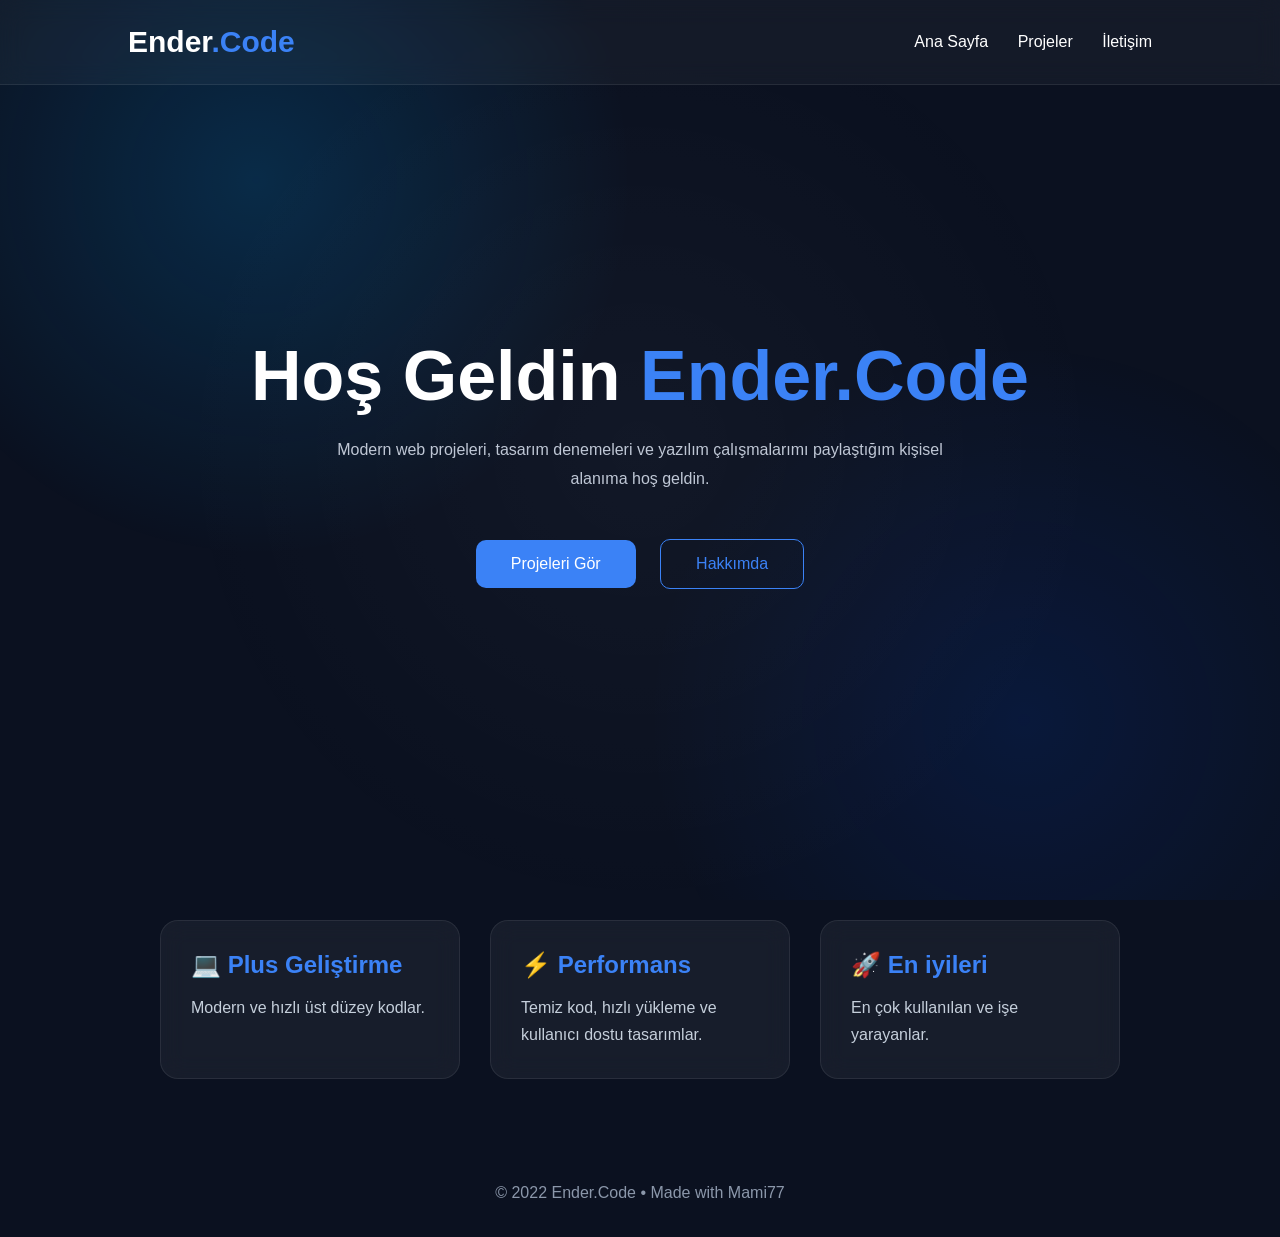
==== index.html @ ac8e67e0 "Siteyi güncelledim." ====
<!DOCTYPE html>
<html lang="tr">
<head>
<meta charset="UTF-8">
<meta name="viewport" content="width=device-width, initial-scale=1.0">
<title>Ender.Code | Home</title>

<style>
*{
    margin:0;
    padding:0;
    box-sizing:border-box;
    font-family:Segoe UI,Tahoma,Geneva,Verdana,sans-serif;
}

body{
    background:#0b1120;
    color:#fff;
    overflow-x:hidden;
}

/* Hareketli arka plan */

body::before{
    content:"";
    position:fixed;
    inset:0;
    background:
    radial-gradient(circle at 20% 20%,rgba(0,162,255,.18),transparent 30%),
    radial-gradient(circle at 80% 80%,rgba(0,81,255,.12),transparent 30%),
    radial-gradient(circle at 50% 50%,rgba(255,255,255,.03),transparent 60%);
    animation:bgMove 12s ease-in-out infinite alternate;
    z-index:-1;
}

@keyframes bgMove{
from{transform:scale(1);}
to{transform:scale(1.15);}
}

header{
    display:flex;
    justify-content:space-between;
    align-items:center;
    padding:25px 10%;
    backdrop-filter:blur(12px);
    background:rgba(255,255,255,.04);
    border-bottom:1px solid rgba(255,255,255,.08);
}

.logo{
    font-size:30px;
    font-weight:bold;
}

.logo span{
    color:#3b82f6;
}

nav a{
    color:#fff;
    text-decoration:none;
    margin-left:25px;
    transition:.3s;
}

nav a:hover{
    color:#3b82f6;
}

.hero{
    min-height:85vh;
    display:flex;
    justify-content:center;
    align-items:center;
    text-align:center;
    padding:40px;
}

.hero h1{
    font-size:70px;
    margin-bottom:20px;
    animation:fadeUp 1s;
}

.hero h1 span{
    color:#3b82f6;
}

.hero p{
    max-width:650px;
    color:#bfc7d5;
    margin:auto;
    line-height:1.8;
    animation:fadeUp 1.4s;
}

.btns{
    margin-top:35px;
    animation:fadeUp 1.8s;
}

.btn{
    display:inline-block;
    margin:10px;
    padding:15px 35px;
    border-radius:10px;
    text-decoration:none;
    transition:.35s;
}

.primary{
    background:#3b82f6;
    color:#fff;
}

.primary:hover{
    transform:translateY(-5px);
    box-shadow:0 0 25px #3b82f6;
}

.secondary{
    border:1px solid #3b82f6;
    color:#3b82f6;
}

.secondary:hover{
    background:#3b82f6;
    color:white;
}

.cards{
    display:flex;
    justify-content:center;
    gap:30px;
    flex-wrap:wrap;
    padding:70px 10%;
}

.card{
    width:300px;
    background:rgba(255,255,255,.05);
    backdrop-filter:blur(12px);
    border:1px solid rgba(255,255,255,.08);
    border-radius:18px;
    padding:30px;
    transition:.35s;
}

.card:hover{
    transform:translateY(-12px);
    box-shadow:0 0 30px rgba(59,130,246,.35);
}

.card h2{
    margin-bottom:15px;
    color:#3b82f6;
}

.card p{
    color:#c5cfdb;
    line-height:1.7;
}

footer{
    text-align:center;
    padding:35px;
    color:#8b97aa;
}

@keyframes fadeUp{
from{
opacity:0;
transform:translateY(40px);
}
to{
opacity:1;
transform:translateY(0);
}
}

@media(max-width:768px){

header{
flex-direction:column;
gap:20px;
}

.hero h1{
font-size:42px;
}

nav{
display:flex;
flex-wrap:wrap;
justify-content:center;
}

nav a{
margin:8px;
}

}
</style>

</head>
<body>

<header>

<div class="logo">
Ender<span>.Code</span>
</div>

<nav>
<a href="index.html">Ana Sayfa</a>
<a href="home.html">Projeler</a>
<a href="about.html">İletişim</a>
</nav>

</header>

<section class="hero">

<div>

<h1>Hoş Geldin <span>Ender.Code</span></h1>

<p>
Modern web projeleri, tasarım denemeleri ve yazılım çalışmalarımı paylaştığım kişisel alanıma hoş geldin.
</p>

<div class="btns">

<a href="home.html" class="btn primary">Projeleri Gör</a>

<a href="about.html" class="btn secondary">Hakkımda</a>

</div>

</div>

</section>

<section class="cards">

<div class="card">
<h2>💻 Plus Geliştirme</h2>
<p>Modern ve hızlı üst düzey kodlar.</p>
</div>

<div class="card">
<h2>⚡ Performans</h2>
<p>Temiz kod, hızlı yükleme ve kullanıcı dostu tasarımlar.</p>
</div>

<div class="card">
<h2>🚀 En iyileri</h2>
<p>En çok kullanılan ve işe yarayanlar.</p>
</div>

</section>

<footer>

© 2022 Ender.Code • Made with Mami77

</footer>

</body>
</html>
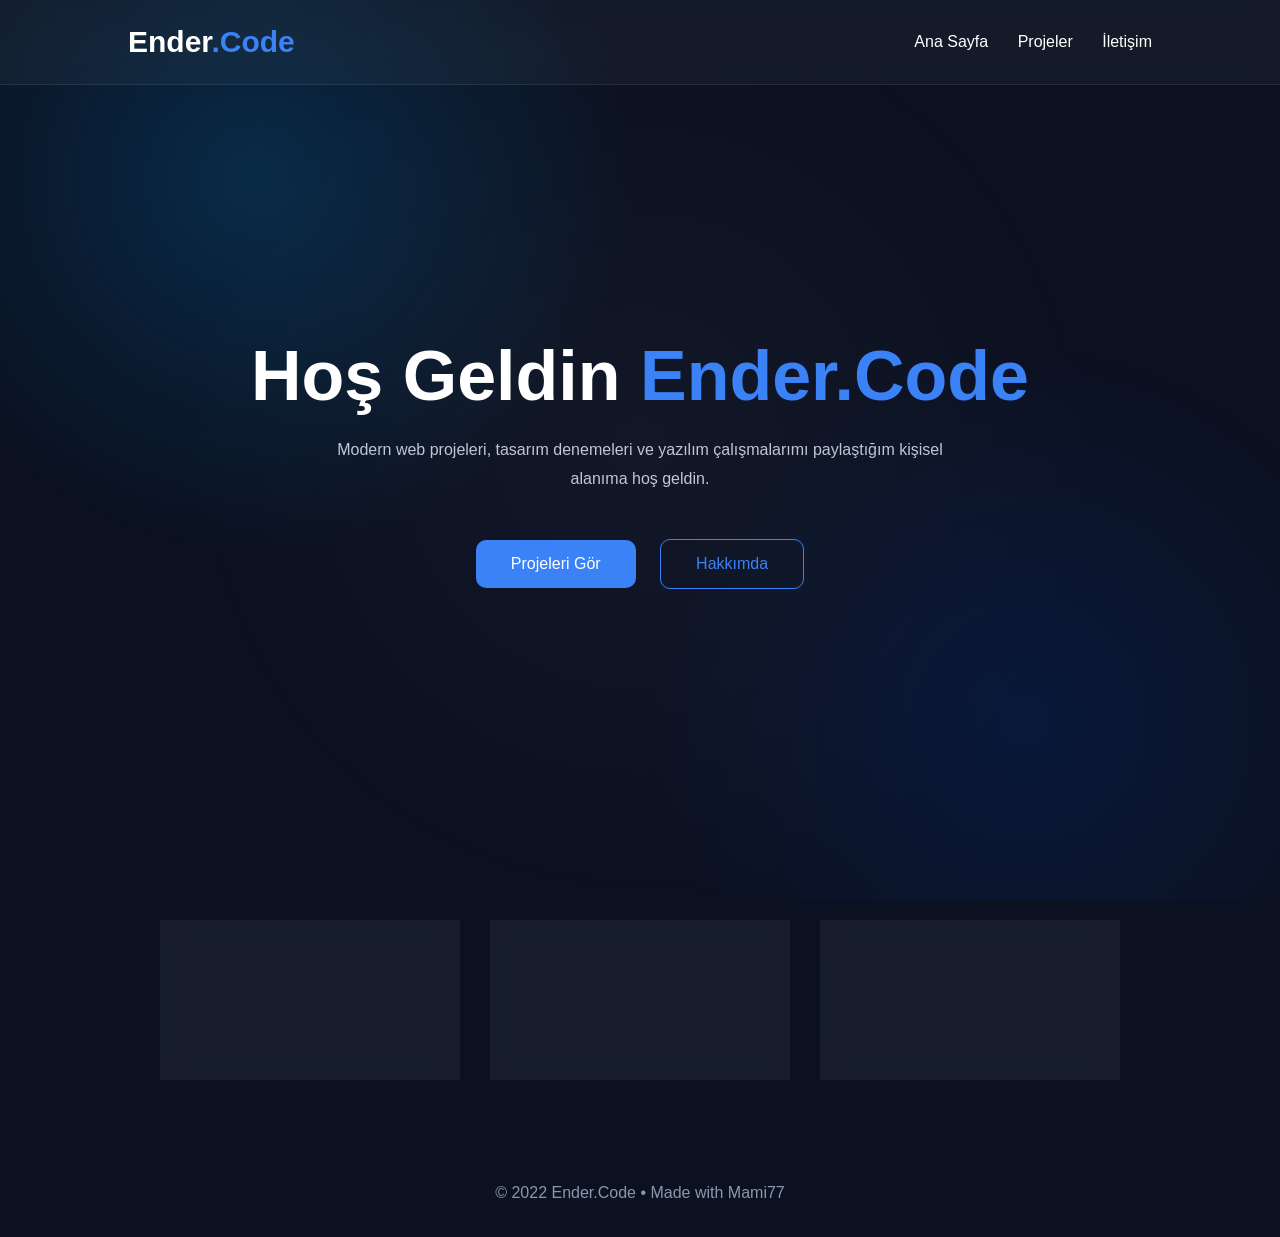
==== commit ec2a55cd: "Siteyi güncelledim." ====
--- a/index.html
+++ b/index.html
@@ -3,7 +3,8 @@
 <head>
 <meta charset="UTF-8">
 <meta name="viewport" content="width=device-width, initial-scale=1.0">
-<title>Ender.Code | Home</title>
+<title>Ender.Code | Başlangıç</title>
+<link rel="icon" type="image/png" href="foto/weblogo.png">
 
 <style>
 *{
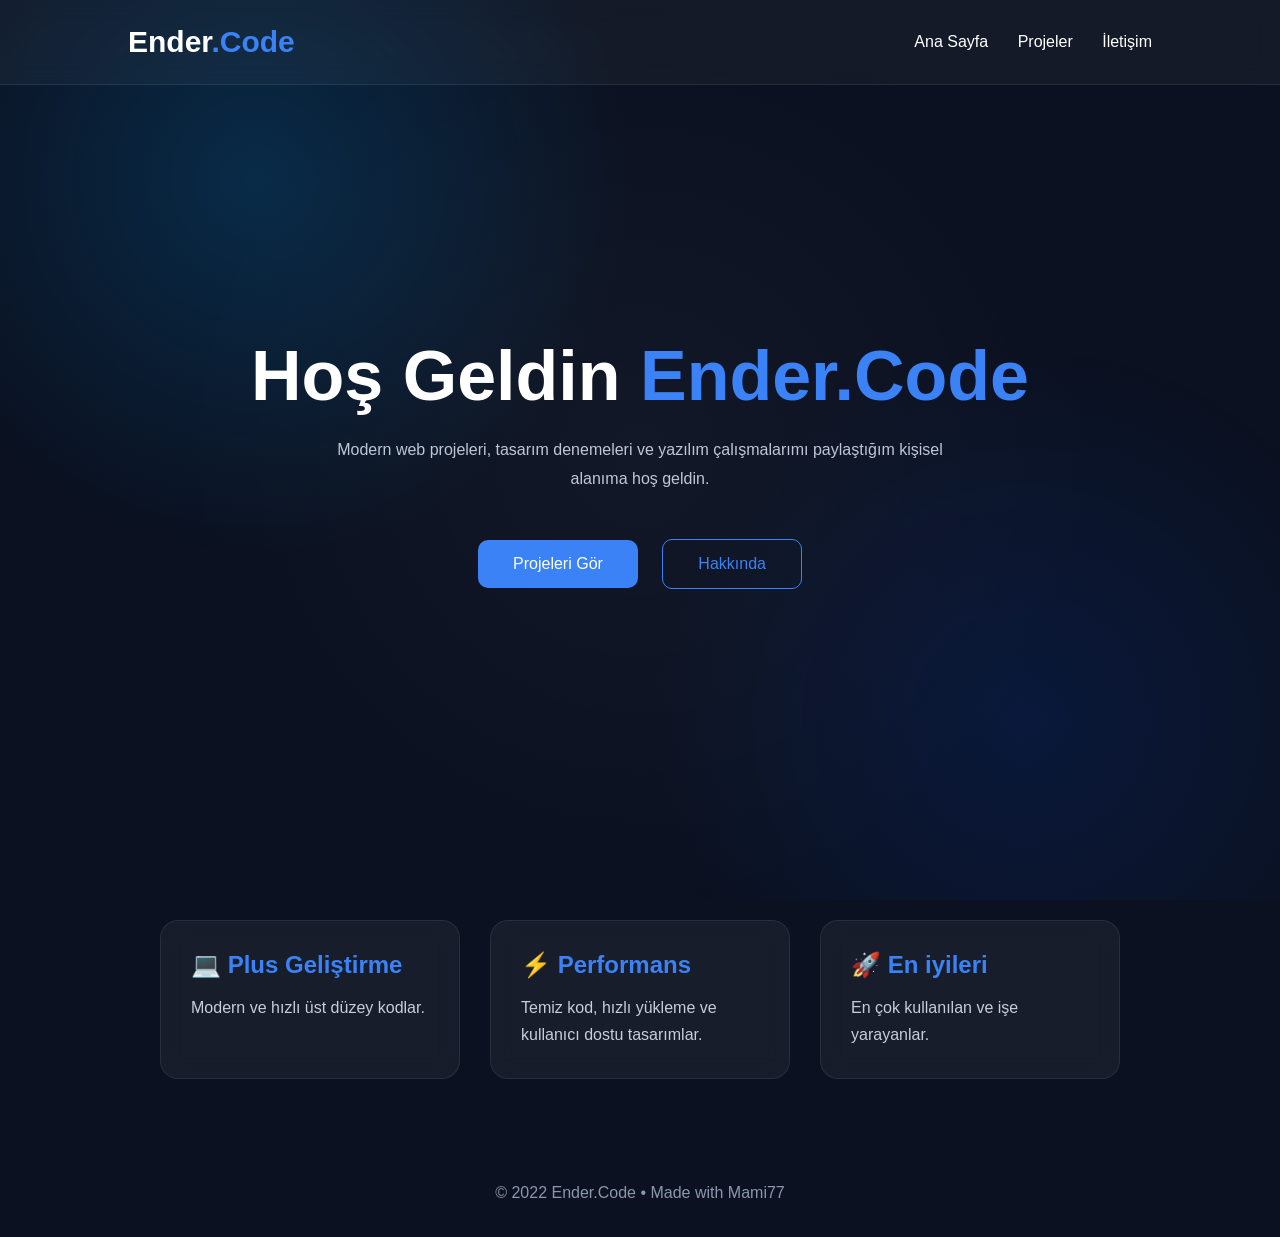
==== commit 9e257f7c: "Galayx" ====
--- a/index.html
+++ b/index.html
@@ -3,206 +3,10 @@
 <head>
 <meta charset="UTF-8">
 <meta name="viewport" content="width=device-width, initial-scale=1.0">
+<meta name="description" content="Ender.Code — Kodlar, projeler ve yazılım geliştirme çalışmalarının bulunduğu kişisel kod arşivi.">
 <title>Ender.Code | Başlangıç</title>
 <link rel="icon" type="image/png" href="foto/weblogo.png">
-
-<style>
-*{
-    margin:0;
-    padding:0;
-    box-sizing:border-box;
-    font-family:Segoe UI,Tahoma,Geneva,Verdana,sans-serif;
-}
-
-body{
-    background:#0b1120;
-    color:#fff;
-    overflow-x:hidden;
-}
-
-/* Hareketli arka plan */
-
-body::before{
-    content:"";
-    position:fixed;
-    inset:0;
-    background:
-    radial-gradient(circle at 20% 20%,rgba(0,162,255,.18),transparent 30%),
-    radial-gradient(circle at 80% 80%,rgba(0,81,255,.12),transparent 30%),
-    radial-gradient(circle at 50% 50%,rgba(255,255,255,.03),transparent 60%);
-    animation:bgMove 12s ease-in-out infinite alternate;
-    z-index:-1;
-}
-
-@keyframes bgMove{
-from{transform:scale(1);}
-to{transform:scale(1.15);}
-}
-
-header{
-    display:flex;
-    justify-content:space-between;
-    align-items:center;
-    padding:25px 10%;
-    backdrop-filter:blur(12px);
-    background:rgba(255,255,255,.04);
-    border-bottom:1px solid rgba(255,255,255,.08);
-}
-
-.logo{
-    font-size:30px;
-    font-weight:bold;
-}
-
-.logo span{
-    color:#3b82f6;
-}
-
-nav a{
-    color:#fff;
-    text-decoration:none;
-    margin-left:25px;
-    transition:.3s;
-}
-
-nav a:hover{
-    color:#3b82f6;
-}
-
-.hero{
-    min-height:85vh;
-    display:flex;
-    justify-content:center;
-    align-items:center;
-    text-align:center;
-    padding:40px;
-}
-
-.hero h1{
-    font-size:70px;
-    margin-bottom:20px;
-    animation:fadeUp 1s;
-}
-
-.hero h1 span{
-    color:#3b82f6;
-}
-
-.hero p{
-    max-width:650px;
-    color:#bfc7d5;
-    margin:auto;
-    line-height:1.8;
-    animation:fadeUp 1.4s;
-}
-
-.btns{
-    margin-top:35px;
-    animation:fadeUp 1.8s;
-}
-
-.btn{
-    display:inline-block;
-    margin:10px;
-    padding:15px 35px;
-    border-radius:10px;
-    text-decoration:none;
-    transition:.35s;
-}
-
-.primary{
-    background:#3b82f6;
-    color:#fff;
-}
-
-.primary:hover{
-    transform:translateY(-5px);
-    box-shadow:0 0 25px #3b82f6;
-}
-
-.secondary{
-    border:1px solid #3b82f6;
-    color:#3b82f6;
-}
-
-.secondary:hover{
-    background:#3b82f6;
-    color:white;
-}
-
-.cards{
-    display:flex;
-    justify-content:center;
-    gap:30px;
-    flex-wrap:wrap;
-    padding:70px 10%;
-}
-
-.card{
-    width:300px;
-    background:rgba(255,255,255,.05);
-    backdrop-filter:blur(12px);
-    border:1px solid rgba(255,255,255,.08);
-    border-radius:18px;
-    padding:30px;
-    transition:.35s;
-}
-
-.card:hover{
-    transform:translateY(-12px);
-    box-shadow:0 0 30px rgba(59,130,246,.35);
-}
-
-.card h2{
-    margin-bottom:15px;
-    color:#3b82f6;
-}
-
-.card p{
-    color:#c5cfdb;
-    line-height:1.7;
-}
-
-footer{
-    text-align:center;
-    padding:35px;
-    color:#8b97aa;
-}
-
-@keyframes fadeUp{
-from{
-opacity:0;
-transform:translateY(40px);
-}
-to{
-opacity:1;
-transform:translateY(0);
-}
-}
-
-@media(max-width:768px){
-
-header{
-flex-direction:column;
-gap:20px;
-}
-
-.hero h1{
-font-size:42px;
-}
-
-nav{
-display:flex;
-flex-wrap:wrap;
-justify-content:center;
-}
-
-nav a{
-margin:8px;
-}
-
-}
-</style>
+<link rel="stylesheet" href="css/index.css">
 
 </head>
 <body>
@@ -235,7 +39,7 @@
 
 <a href="home.html" class="btn primary">Projeleri Gör</a>
 
-<a href="about.html" class="btn secondary">Hakkımda</a>
+<a href="about.html" class="btn secondary">Hakkında</a>
 
 </div>
 
--- a/css/index.css
+++ b/css/index.css
@@ -0,0 +1,193 @@
+*{
+    margin:0;
+    padding:0;
+    box-sizing:border-box;
+    font-family:Segoe UI,Tahoma,Geneva,Verdana,sans-serif;
+}
+
+body{
+    background:#0b1120;
+    color:#fff;
+    overflow-x:hidden;
+}
+
+/* Hareketli arka plan */
+
+body::before{
+    content:"";
+    position:fixed;
+    inset:0;
+    background:
+    radial-gradient(circle at 20% 20%,rgba(0,162,255,.18),transparent 30%),
+    radial-gradient(circle at 80% 80%,rgba(0,81,255,.12),transparent 30%),
+    radial-gradient(circle at 50% 50%,rgba(255,255,255,.03),transparent 60%);
+    animation:bgMove 12s ease-in-out infinite alternate;
+    z-index:-1;
+}
+
+@keyframes bgMove{
+from{transform:scale(1);}
+to{transform:scale(1.15);}
+}
+
+header{
+    display:flex;
+    justify-content:space-between;
+    align-items:center;
+    padding:25px 10%;
+    backdrop-filter:blur(12px);
+    background:rgba(255,255,255,.04);
+    border-bottom:1px solid rgba(255,255,255,.08);
+}
+
+.logo{
+    font-size:30px;
+    font-weight:bold;
+}
+
+.logo span{
+    color:#3b82f6;
+}
+
+nav a{
+    color:#fff;
+    text-decoration:none;
+    margin-left:25px;
+    transition:.3s;
+}
+
+nav a:hover{
+    color:#3b82f6;
+}
+
+.hero{
+    min-height:85vh;
+    display:flex;
+    justify-content:center;
+    align-items:center;
+    text-align:center;
+    padding:40px;
+}
+
+.hero h1{
+    font-size:70px;
+    margin-bottom:20px;
+    animation:fadeUp 1s;
+}
+
+.hero h1 span{
+    color:#3b82f6;
+}
+
+.hero p{
+    max-width:650px;
+    color:#bfc7d5;
+    margin:auto;
+    line-height:1.8;
+    animation:fadeUp 1.4s;
+}
+
+.btns{
+    margin-top:35px;
+    animation:fadeUp 1.8s;
+}
+
+.btn{
+    display:inline-block;
+    margin:10px;
+    padding:15px 35px;
+    border-radius:10px;
+    text-decoration:none;
+    transition:.35s;
+}
+
+.primary{
+    background:#3b82f6;
+    color:#fff;
+}
+
+.primary:hover{
+    transform:translateY(-5px);
+    box-shadow:0 0 25px #3b82f6;
+}
+
+.secondary{
+    border:1px solid #3b82f6;
+    color:#3b82f6;
+}
+
+.secondary:hover{
+    background:#3b82f6;
+    color:white;
+}
+
+.cards{
+    display:flex;
+    justify-content:center;
+    gap:30px;
+    flex-wrap:wrap;
+    padding:70px 10%;
+}
+
+.card{
+    width:300px;
+    background:rgba(255,255,255,.05);
+    backdrop-filter:blur(12px);
+    border:1px solid rgba(255,255,255,.08);
+    border-radius:18px;
+    padding:30px;
+    transition:.35s;
+}
+
+.card:hover{
+    transform:translateY(-12px);
+    box-shadow:0 0 30px rgba(59,130,246,.35);
+}
+
+.card h2{
+    margin-bottom:15px;
+    color:#3b82f6;
+}
+
+.card p{
+    color:#c5cfdb;
+    line-height:1.7;
+}
+
+footer{
+    text-align:center;
+    padding:35px;
+    color:#8b97aa;
+}
+
+@keyframes fadeUp{
+from{
+opacity:0;
+transform:translateY(40px);
+}
+to{
+opacity:1;
+transform:translateY(0);
+}
+}
+
+@media(max-width:768px){
+
+header{
+flex-direction:column;
+gap:20px;
+}
+
+.hero h1{
+font-size:42px;
+}
+
+nav{
+display:flex;
+flex-wrap:wrap;
+justify-content:center;
+}
+
+nav a{
+margin:8px;
+}
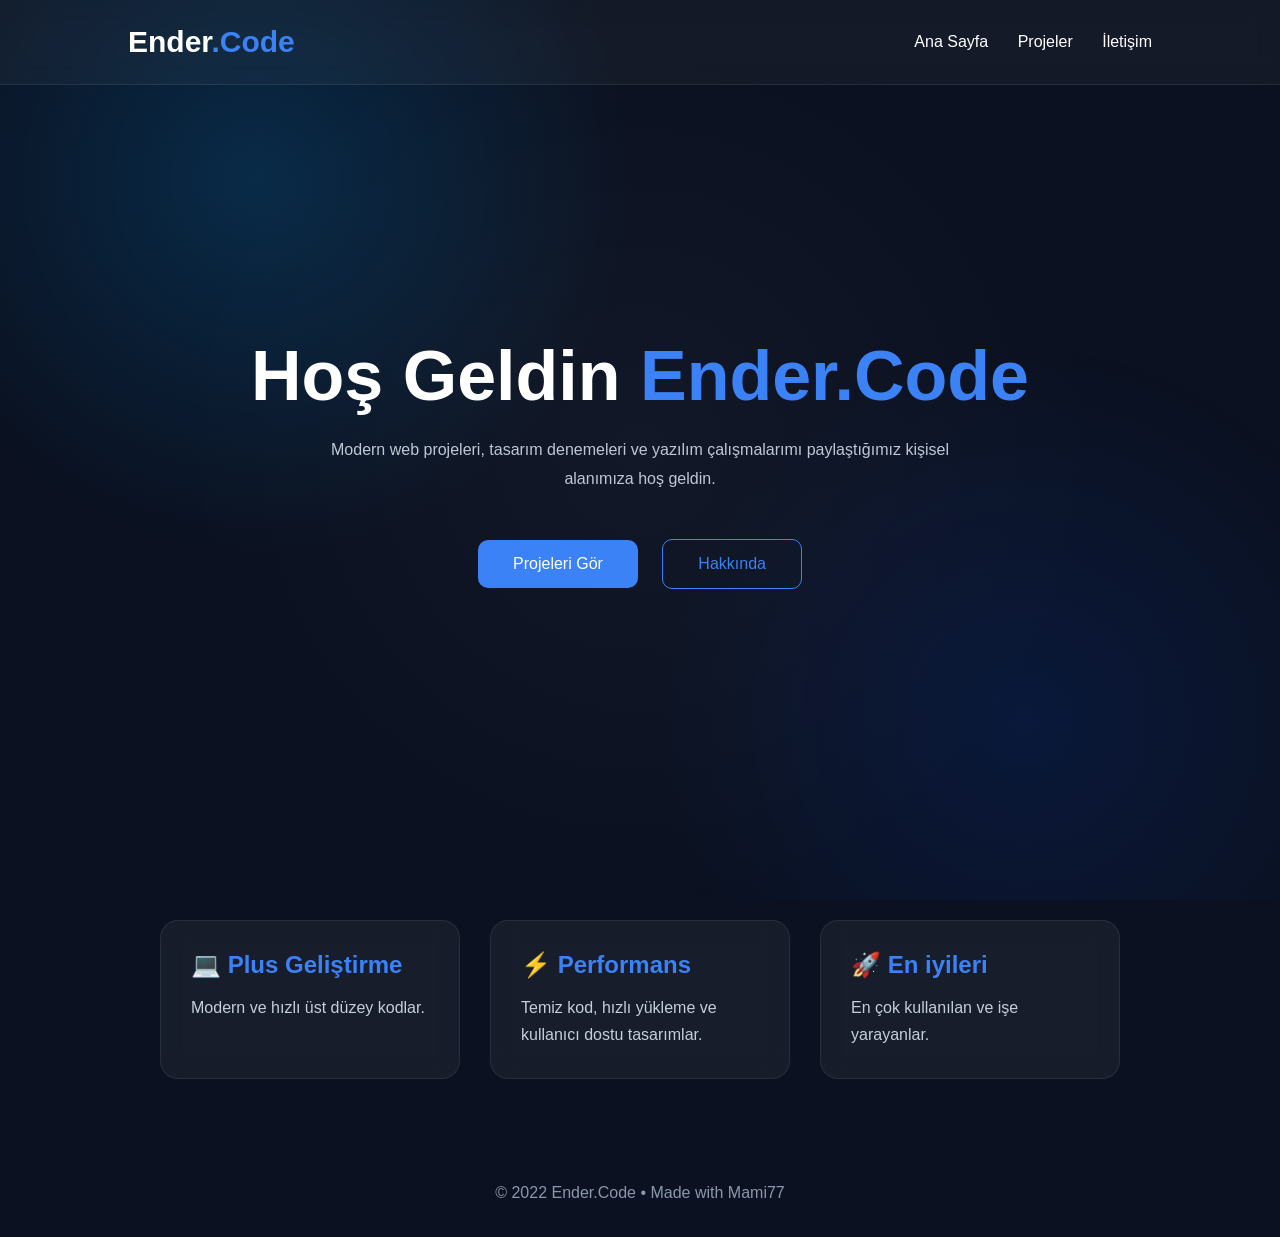
==== commit b76ee2e7: "Siteyi güncelledim." ====
--- a/index.html
+++ b/index.html
@@ -32,7 +32,7 @@
 <h1>Hoş Geldin <span>Ender.Code</span></h1>
 
 <p>
-Modern web projeleri, tasarım denemeleri ve yazılım çalışmalarımı paylaştığım kişisel alanıma hoş geldin.
+Modern web projeleri, tasarım denemeleri ve yazılım çalışmalarımı paylaştığımız kişisel alanımıza hoş geldin.
 </p>
 
 <div class="btns">
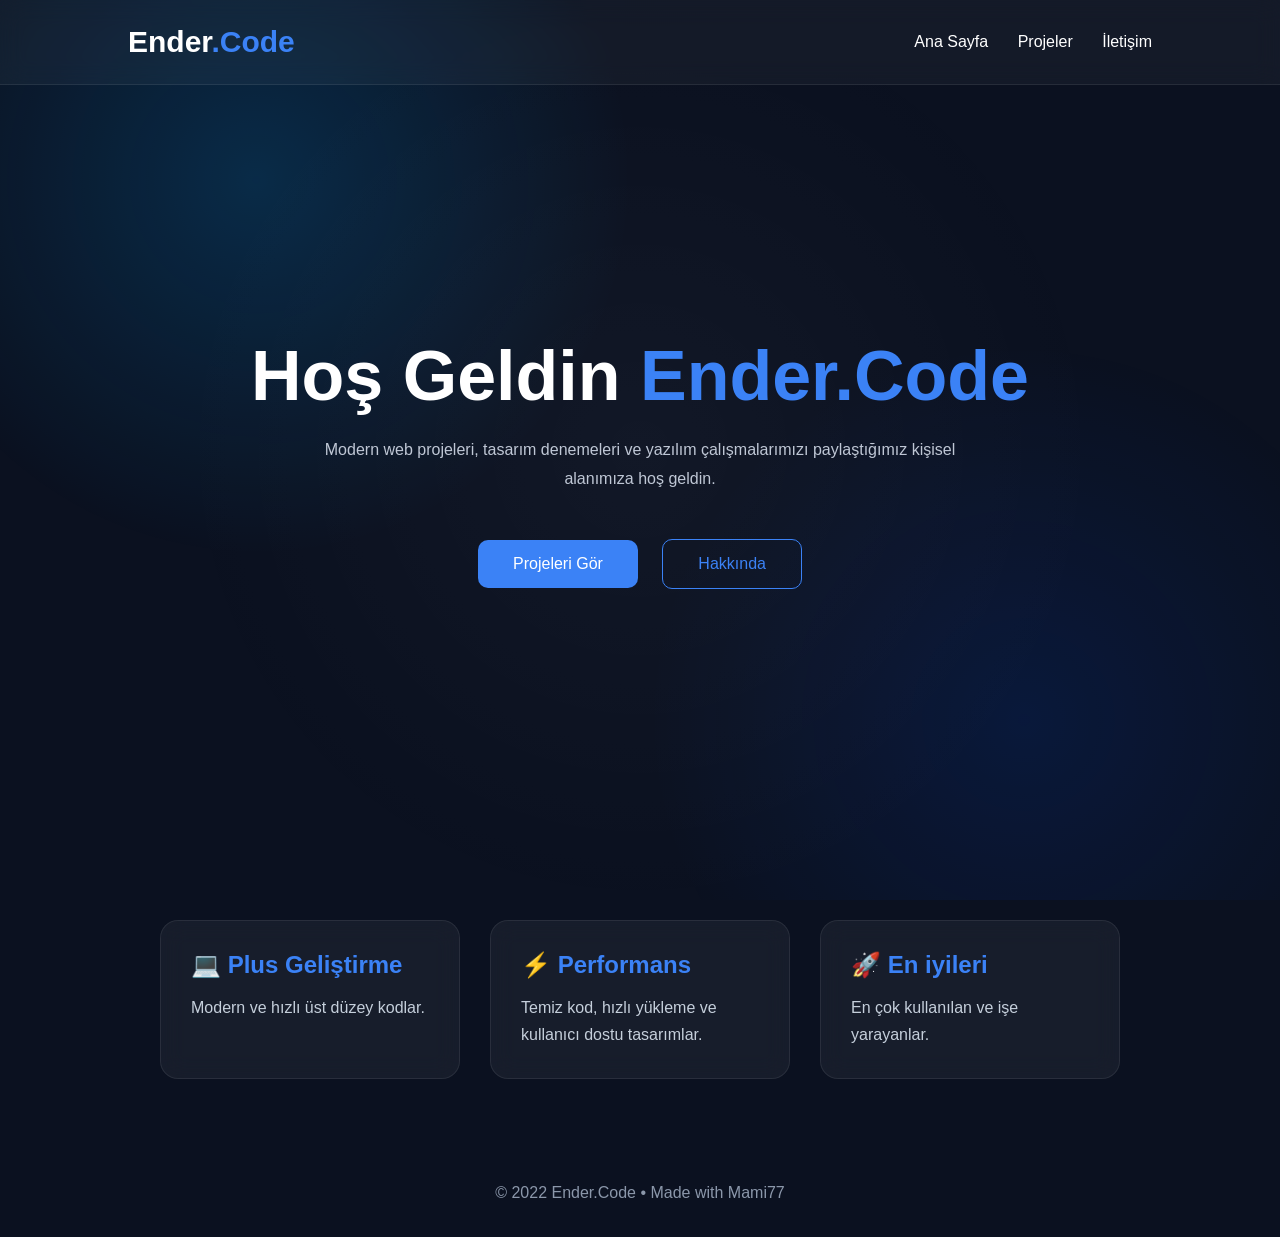
==== commit 5b18cf43: "Siteyi güncelledim." ====
--- a/index.html
+++ b/index.html
@@ -32,7 +32,7 @@
 <h1>Hoş Geldin <span>Ender.Code</span></h1>
 
 <p>
-Modern web projeleri, tasarım denemeleri ve yazılım çalışmalarımı paylaştığımız kişisel alanımıza hoş geldin.
+Modern web projeleri, tasarım denemeleri ve yazılım çalışmalarımızı paylaştığımız kişisel alanımıza hoş geldin.
 </p>
 
 <div class="btns">
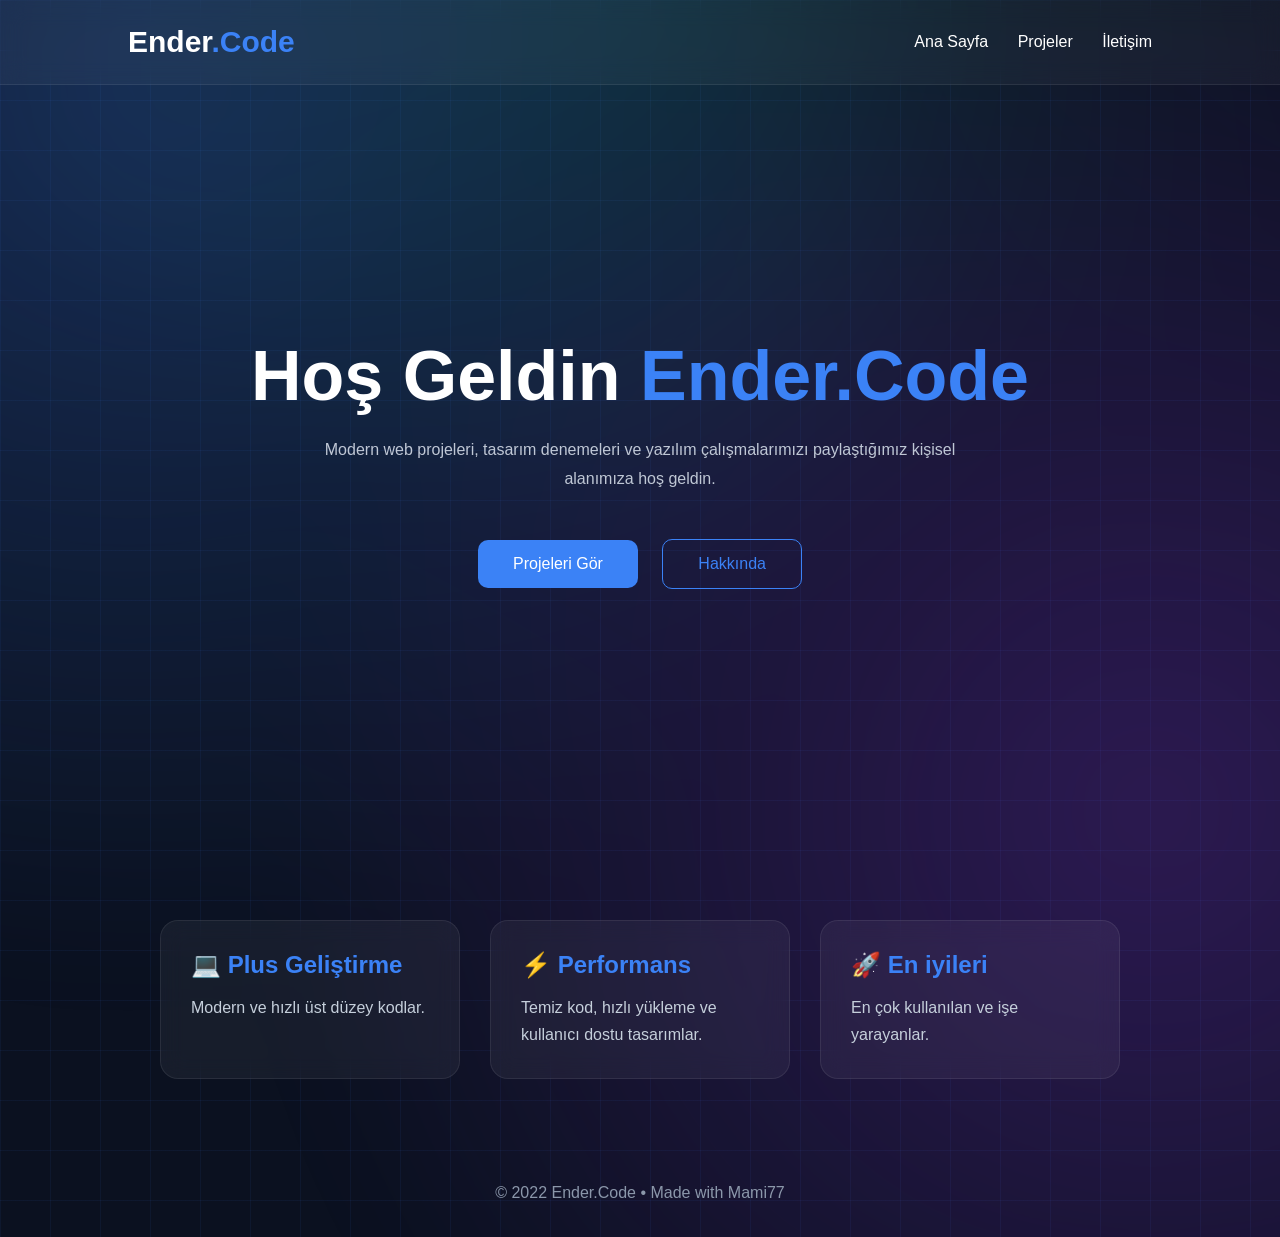
==== commit f412eb76: "Siteyi güncelledim." ====
--- a/index.html
+++ b/index.html
@@ -11,6 +11,7 @@
 </head>
 <body>
 
+    <!-- Navbar -->
 <header>
 
 <div class="logo">
@@ -24,6 +25,7 @@
 </nav>
 
 </header>
+    <!-- Navbar -->
 
 <section class="hero">
 
--- a/css/index.css
+++ b/css/index.css
@@ -1,3 +1,5 @@
+/* Arka Plan */
+
 *{
     margin:0;
     padding:0;
@@ -9,26 +11,69 @@
     background:#0b1120;
     color:#fff;
     overflow-x:hidden;
-}
-
-/* Hareketli arka plan */
-
-body::before{
-    content:"";
-    position:fixed;
-    inset:0;
-    background:
-    radial-gradient(circle at 20% 20%,rgba(0,162,255,.18),transparent 30%),
-    radial-gradient(circle at 80% 80%,rgba(0,81,255,.12),transparent 30%),
-    radial-gradient(circle at 50% 50%,rgba(255,255,255,.03),transparent 60%);
-    animation:bgMove 12s ease-in-out infinite alternate;
-    z-index:-1;
-}
-
-@keyframes bgMove{
-from{transform:scale(1);}
-to{transform:scale(1.15);}
-}
+    margin: 0;
+    padding: 0;
+    font-family: 'Segoe UI', Tahoma, Geneva, Verdana, sans-serif;
+    min-height: 100vh;
+    position: relative;
+}
+
+body::before {
+  content: "";
+  position: fixed;
+  top: 0;
+  left: 0;
+  width: 200%;
+  height: 200%;
+  background-image: 
+    linear-gradient(rgba(59, 130, 246, 0.07) 1px, transparent 1px),
+    linear-gradient(90deg, rgba(59, 130, 246, 0.07) 1px, transparent 1px);
+  background-size: 50px 50px;
+  animation: gridMove 20s linear infinite;
+  z-index: -2;
+  pointer-events: none;
+}
+
+body::after {
+  content: "";
+  position: fixed;
+  top: -50%;
+  left: -50%;
+  width: 200%;
+  height: 200%;
+  background: 
+    radial-gradient(circle at 30% 30%, rgba(59, 130, 246, 0.25) 0%, transparent 40%),
+    radial-gradient(circle at 70% 70%, rgba(147, 51, 234, 0.25) 0%, transparent 40%),
+    radial-gradient(circle at 50% 20%, rgba(16, 185, 129, 0.15) 0%, transparent 35%);
+  filter: blur(60px);
+  animation: auraRotate 25s linear infinite;
+  z-index: -1;
+  pointer-events: none;
+}
+
+
+@keyframes gridMove {
+  0% {
+    transform: translate(0, 0);
+  }
+  100% {
+    transform: translate(-50px, -50px);
+  }
+}
+
+@keyframes auraRotate {
+  0% {
+    transform: rotate(0deg) scale(1);
+  }
+  50% {
+    transform: rotate(180deg) scale(1.15);
+  }
+  100% {
+    transform: rotate(360deg) scale(1);
+  }
+}
+
+/* Arka Plan */
 
 header{
     display:flex;
